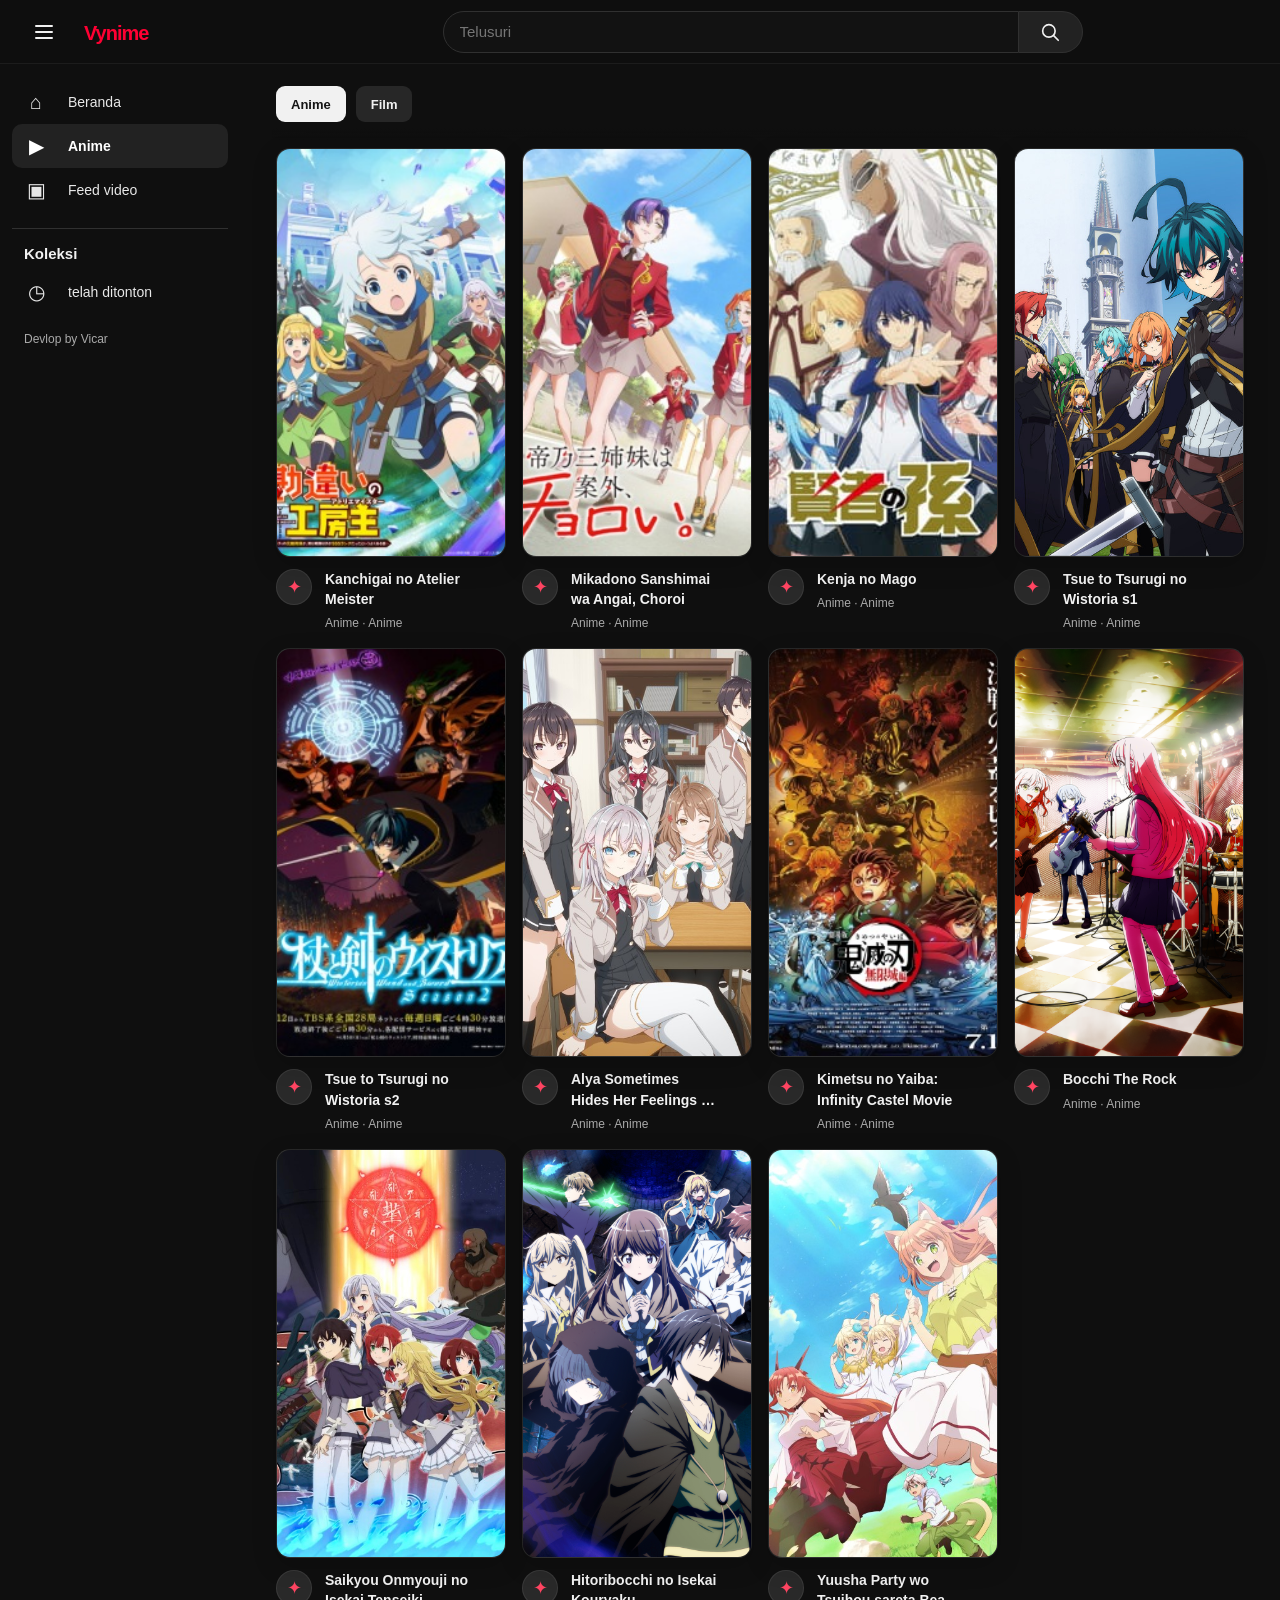
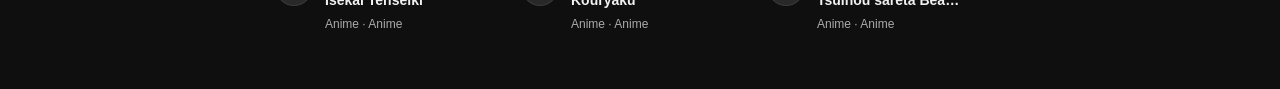
==== index.html @ 279d2219 "new anime has arives" ====
<!doctype html>
<html lang="id">
<head>
  <meta charset="UTF-8">
  <meta name="viewport" content="width=device-width, initial-scale=1">
  <meta name="theme-color" content="#0f0f0f">
  <link rel="icon" href="favicon.png">
  <title>Vynime</title>
  <link rel="stylesheet" href="anime.css?v=4">
  <script src="anime.js?v=4" defer></script>
</head>
<body>
  <header class="topbar">
    <button class="icon-button menu-button" id="menuToggle" type="button" aria-label="Buka menu" aria-expanded="false">
      <svg viewBox="0 0 24 24" aria-hidden="true"><path d="M4 6h16M4 12h16M4 18h16"/></svg>
    </button>
    <a class="brand" href="index.html" aria-label="Kembali ke beranda">
      <span class="brand-mark" aria-hidden="true"><svg viewBox="0 0 24 24"></svg>
      <span class="brand-name">Vynime</small></span>
    </a>
    <form class="search" id="searchForm" role="search">
      <label class="sr-only" for="searchInput">Cari video</label>
      <input id="searchInput" type="search" placeholder="Telusuri" autocomplete="off">
      <button type="submit" aria-label="Cari">
        <svg viewBox="0 0 24 24" aria-hidden="true"><circle cx="10.8" cy="10.8" r="6.8"/><path d="m16 16 5 5"/></svg>
      </button>
    </form>
  </header>

  <aside class="sidebar" id="sidebar" aria-label="Menu utama">
    <a class="side-link" href="index.html"><span class="side-icon">⌂</span>Beranda</a>
    <a class="side-link selected" href="index.html"><span class="side-icon">▶</span>Anime</a>
    <a class="side-link" href="index.html"><span class="side-icon">▣</span>Feed video</a>
    <hr>
    <p class="side-heading">Koleksi</p>
    <a class="side-link" id="watchedLink" href="#videoGrid"><span class="side-icon">◷</span>telah ditonton</a>
    <div class="sidebar-note">Devlop by Vicar</div>
  </aside>

  <main class="main-content">
    <section id="galleryView">
      <nav class="chips" id="categoryNav" aria-label="Kategori video">
        <button class="chip active" type="button" data-category="Anime">Anime</button>
        <button class="chip" type="button" data-category="Film">Film</button>
      </nav>
      <section class="video-grid" id="videoGrid" aria-label="Pilihan video anime" aria-live="polite">
        <script>
          const videoGrid = document.getElementById("videoGrid");
          const skeletonCard = '<article class="skeleton-card" aria-hidden="true"><div class="skeleton-thumb"></div><div class="skeleton-info"><span class="skeleton-avatar"></span><div class="skeleton-copy"><span class="skeleton-line"></span><span class="skeleton-line short"></span></div></div></article>';
          videoGrid.innerHTML = Array.from({ length: 13 }, () => skeletonCard).join("");
        </script>
      </section>
      <p class="empty-state" id="emptyState" hidden>Belum ada video anime.</p>
    </section>
    <section class="watch-layout" id="watchView" hidden aria-label="Pemutar video">
      <div class="watch-main">
        <button class="back-button" id="backToGallery" type="button">← Kembali</button>
        <video id="watchVideo" muted controls loading="lazy" playsinline preload="none"></video>
        <h1 id="watchTitle"></h1>
        <p id="watchMeta"></p>
      </div>
      <aside class="watch-next">
        <h2>Video selanjutnya</h2>
        <section class="next-video-list" id="nextVideoList" aria-label="Video selanjutnya">
        </section>
      </aside>
    </section>
  </main>

  <dialog class="player-dialog" id="playerDialog" aria-label="Pemutar video">
    <div class="player-shell">
      <button class="player-close" id="playerClose" type="button" aria-label="Tutup video">×</button>
      <video id="playerVideo" controls playsinline preload="none"></video>
      <h2 id="playerTitle"></h2>
    </div>
  </dialog>
</body>
</html>
---- anime.css ----
:root {
  color-scheme: dark;
  font-family: Roboto, Arial, sans-serif;
  font-synthesis: none;
  color: #f1f1f1;
  background: #0f0f0f;

  --page: #0f0f0f;
  --surface: #181818;
  --surface-raised: #222;
  --surface-hover: #303030;
  --border: #303030;
  --muted: #aaa;
  --text: #f1f1f1;
  --accent: #ff4562;
  --focus: #8ab4f8;
  --header-height: 64px;
  --sidebar-width: 240px;
}

* {
  box-sizing: border-box;
}

html {
  scroll-behavior: smooth;
}

body {
  min-width: 320px;
  min-height: 100vh;
  margin: 0;
  background: var(--page);
  color: var(--text);
}

button,
input {
  font: inherit;
}

button,
a {
  -webkit-tap-highlight-color: transparent;
}

a {
  color: inherit;
  text-decoration: none;
}

button:focus-visible,
a:focus-visible,
input:focus-visible,
.video-card:focus-visible {
  outline: 2px solid var(--focus);
  outline-offset: 3px;
}

.sr-only {
  position: absolute;
  width: 1px;
  height: 1px;
  padding: 0;
  margin: -1px;
  overflow: hidden;
  clip: rect(0, 0, 0, 0);
  white-space: nowrap;
  border: 0;
}

/* Header */
.topbar {
  position: fixed;
  z-index: 20;
  inset: 0 0 auto;
  display: flex;
  height: var(--header-height);
  align-items: center;
  gap: 20px;
  padding: 0 24px;
  border-bottom: 1px solid rgba(255, 255, 255, 0.06);
  background: rgba(15, 15, 15, 0.94);
  backdrop-filter: blur(16px);
}

.icon-button {
  display: grid;
  width: 40px;
  height: 40px;
  flex: 0 0 40px;
  place-items: center;
  border: 0;
  border-radius: 50%;
  background: transparent;
  color: inherit;
  cursor: pointer;
  transition: background 160ms ease;
}

.icon-button:hover {
  background: var(--surface-hover);
}

.icon-button svg {
  width: 24px;
  height: 24px;
  fill: none;
  stroke: currentColor;
  stroke-width: 2;
  stroke-linecap: round;
}

.brand {
  display: flex;
  flex: 0 0 165px;
  align-items: center;
  gap: 5px;
  white-space: nowrap;
}

.brand-mark {
  display: grid;
  width: 32px;
  height: 26px;
  place-items: center;
  color: #ff0033;
}

.brand-mark svg {
  width: 32px;
  fill: currentColor;
}

.brand-name {
  font-size: 20px;
  font-weight: 800;
  letter-spacing: -1px;
}

.brand-name small {
  position: relative;
  top: -8px;
  margin-left: 2px;
  color: var(--muted);
  font-size: 9px;
  font-weight: 400;
  letter-spacing: 0;
}

.search {
  display: flex;
  width: min(640px, 52vw);
  height: 42px;
  margin: 0 auto;
}

.search input {
  min-width: 0;
  flex: 1;
  padding: 0 16px;
  border: 1px solid var(--border);
  border-radius: 22px 0 0 22px;
  outline: none;
  background: #121212;
  color: var(--text);
  font-size: 15px;
  transition: border-color 160ms ease;
}

.search input:focus {
  border-color: #5f83b8;
}

.search button {
  display: grid;
  width: 64px;
  flex: 0 0 64px;
  place-items: center;
  border: 1px solid var(--border);
  border-left: 0;
  border-radius: 0 22px 22px 0;
  background: var(--surface-raised);
  color: var(--text);
  cursor: pointer;
  transition: background 160ms ease;
}

.search button:hover {
  background: var(--surface-hover);
}

.search button svg {
  width: 22px;
  height: 22px;
  fill: none;
  stroke: currentColor;
  stroke-width: 1.8;
  stroke-linecap: round;
}

.avatar {
  display: grid;
  width: 36px;
  height: 36px;
  flex: 0 0 36px;
  place-items: center;
  border: 2px solid rgba(255, 255, 255, 0.12);
  border-radius: 50%;
  background: #8658d6;
  font-weight: 700;
}

/* Sidebar and page layout */
.sidebar {
  position: fixed;
  z-index: 15;
  top: var(--header-height);
  bottom: 0;
  left: 0;
  width: var(--sidebar-width);
  padding: 16px 12px;
  overflow-y: auto;
  background: var(--page);
  scrollbar-color: #444 transparent;
  scrollbar-width: thin;
}

.side-link {
  display: flex;
  min-height: 44px;
  align-items: center;
  gap: 20px;
  padding: 0 12px;
  border-radius: 10px;
  color: #e8e8e8;
  font-size: 14px;
  transition: background 150ms ease;
}

.side-link:hover,
.side-link.selected {
  background: var(--surface-raised);
}

.side-link.selected {
  color: #fff;
  font-weight: 700;
}

.side-icon {
  display: grid;
  width: 24px;
  flex: 0 0 24px;
  place-items: center;
  font-size: 20px;
}

.sidebar hr {
  height: 1px;
  margin: 16px 0;
  border: 0;
  background: var(--border);
}

.side-heading {
  margin: 0 12px 8px;
  font-size: 15px;
  font-weight: 700;
}

.sidebar-note {
  margin: 16px 12px;
  color: var(--muted);
  font-size: 12px;
  line-height: 1.6;
}

.main-content {
  min-height: 100vh;
  margin-left: var(--sidebar-width);
  padding: calc(var(--header-height) + 12px) 36px 56px;
}

/* Gallery */
.chips {
  position: sticky;
  z-index: 10;
  top: var(--header-height);
  display: flex;
  gap: 10px;
  margin: 0 -4px 8px;
  padding: 10px 4px 18px;
  overflow-x: auto;
  background: linear-gradient(var(--page) 82%, rgba(15, 15, 15, 0));
  scrollbar-width: none;
}

.chips[hidden] {
  display: none;
}

.chips::-webkit-scrollbar {
  display: none;
}

.chip {
  min-height: 36px;
  flex: 0 0 auto;
  padding: 0 14px;
  border: 1px solid transparent;
  border-radius: 9px;
  background: #272727;
  color: var(--text);
  font-size: 13px;
  font-weight: 600;
  cursor: pointer;
  transition: background 150ms ease, color 150ms ease, transform 150ms ease;
}

.chip:hover {
  background: #3a3a3a;
}

.chip:active {
  transform: scale(0.97);
}

.chip.active {
  background: #f1f1f1;
  color: #151515;
}

.video-grid {
  display: grid;
  grid-template-columns: repeat(auto-fill, minmax(190px, 1fr));
  gap: 16px;
}

.skeleton-thumb,
.skeleton-avatar,
.skeleton-line {
  position: relative;
  overflow: hidden;
  background: #242424;
}

.skeleton-thumb {
  aspect-ratio: 9 / 16;
  border-radius: 14px;
}

.skeleton-info {
  display: grid;
  grid-template-columns: 38px minmax(0, 1fr);
  gap: 11px;
  padding-top: 12px;
}

.skeleton-avatar {
  width: 36px;
  height: 36px;
  border-radius: 50%;
}

.skeleton-copy {
  display: grid;
  align-content: start;
  gap: 8px;
  padding-top: 3px;
}

.skeleton-line {
  width: 90%;
  height: 12px;
  border-radius: 999px;
}

.skeleton-line.short {
  width: 56%;
  height: 10px;
}

.skeleton-thumb::after,
.skeleton-avatar::after,
.skeleton-line::after {
  position: absolute;
  inset: 0;
  background: linear-gradient(100deg, transparent 20%, rgba(255, 255, 255, 0.1) 48%, transparent 76%);
  content: "";
  transform: translateX(-100%);
  animation: skeleton-shimmer 1.25s ease-in-out infinite;
}

@keyframes skeleton-shimmer {
  to { transform: translateX(100%); }
}

@media (prefers-reduced-motion: reduce) {
  .skeleton-thumb::after,
  .skeleton-avatar::after,
  .skeleton-line::after {
    animation: none;
    transform: none;
  }
}

.video-card {
  min-width: 0;
  cursor: pointer;
}

.thumbnail-wrap {
  position: relative;
  overflow: hidden;
  aspect-ratio: 9 / 16;
  border: 1px solid rgba(255, 255, 255, 0.06);
  border-radius: 14px;
  background: linear-gradient(145deg, #242424, #151515);
  box-shadow: 0 8px 24px rgba(0, 0, 0, 0.18);
}

.thumbnail-wrap.is-placeholder {
  display: grid;
  place-items: center;
  color: #a9a9a9;
  font-size: 14px;
}

.thumbnail-wrap.is-placeholder::before {
  position: absolute;
  width: 54px;
  height: 54px;
  border: 1px solid rgba(255, 255, 255, 0.16);
  border-radius: 50%;
  background: rgba(255, 255, 255, 0.04);
  content: "▶";
  color: #ddd;
  display: grid;
  place-items: center;
  font-size: 19px;
}

.thumbnail-wrap.is-placeholder span {
  position: absolute;
  top: calc(50% + 42px);
}

.thumbnail-wrap img {
  display: block;
  width: 100%;
  height: 100%;
  object-fit: cover;
  transition: transform 240ms ease, filter 240ms ease;
}

.watched-remove {
  position: absolute;
  z-index: 1;
  top: 8px;
  right: 8px;
  display: grid;
  width: 30px;
  height: 30px;
  padding: 0;
  place-items: center;
  border: 1px solid rgba(255, 255, 255, 0.28);
  border-radius: 50%;
  background: #d62828;
  color: #fff;
  font-size: 23px;
  line-height: 1;
  cursor: pointer;
  box-shadow: 0 2px 8px rgba(0, 0, 0, 0.45);
}

.watched-remove:hover {
  background: #f03a3a;
}

.video-card:hover .thumbnail-wrap img {
  transform: scale(1.045);
  filter: brightness(1.06);
}

.video-card:hover .thumbnail-wrap {
  border-color: rgba(255, 255, 255, 0.18);
}

.duration {
  position: absolute;
  right: 7px;
  bottom: 7px;
  padding: 3px 6px;
  border-radius: 5px;
  background: rgba(0, 0, 0, 0.82);
  color: white;
  font-size: 11px;
  font-weight: 700;
}

.video-info {
  display: grid;
  grid-template-columns: 38px minmax(0, 1fr) 24px;
  gap: 11px;
  padding-top: 12px;
}

.channel-avatar {
  display: grid;
  width: 36px;
  height: 36px;
  place-items: center;
  border: 1px solid rgba(255, 255, 255, 0.08);
  border-radius: 50%;
  background: #292929;
  color: var(--accent);
  font-size: 18px;
}

.video-copy {
  min-width: 0;
}

.video-title {
  display: -webkit-box;
  margin: 0 0 5px;
  overflow: hidden;
  color: var(--text);
  font-size: 14px;
  font-weight: 600;
  line-height: 1.45;
  -webkit-box-orient: vertical;
  -webkit-line-clamp: 2;
}

.video-meta {
  margin: 0;
  color: var(--muted);
  font-size: 12px;
  line-height: 1.5;
}

.more-button {
  align-self: start;
  padding: 0;
  border: 0;
  background: none;
  color: var(--muted);
  font-size: 20px;
  cursor: pointer;
}

.empty-state {
  padding: 64px 12px;
  color: var(--muted);
  text-align: center;
}

/* Video player and episode list */
.featured-video {
  max-width: 820px;
  margin: 0 auto 36px;
  scroll-margin-top: 84px;
}

.featured-video video {
  display: block;
  width: 100%;
  max-height: 70vh;
  aspect-ratio: 16 / 9;
  border-radius: 14px;
  background: #000;
  object-fit: contain;
}

.featured-video h1 {
  margin: 14px 0 5px;
  font-size: 20px;
}

.featured-video p {
  margin: 0;
  color: var(--muted);
  font-size: 14px;
}

.recommendation-heading {
  margin: 0 0 18px;
  font-size: 18px;
}

.watch-layout[hidden],
#galleryView[hidden] {
  display: none;
}

.watch-layout {
  display: grid;
  grid-template-columns: minmax(0, 2fr) minmax(280px, 0.95fr);
  gap: 28px;
  align-items: start;
}

.watch-main {
  min-width: 0;
}

.watch-main video {
  display: block;
  width: 100%;
  max-height: 76vh;
  aspect-ratio: 16 / 9;
  border: 1px solid rgba(255, 255, 255, 0.08);
  border-radius: 14px;
  background: #000;
  object-fit: contain;
}

.watch-main h1 {
  margin: 16px 0 8px;
  font-size: 20px;
  line-height: 1.4;
}

.watch-main p {
  margin: 0;
  color: var(--muted);
  font-size: 14px;
}

.back-button {
  margin: 0 0 14px;
  padding: 9px 14px;
  border: 1px solid rgba(255, 255, 255, 0.08);
  border-radius: 20px;
  background: var(--surface-raised);
  color: var(--text);
  cursor: pointer;
  transition: background 150ms ease;
}

.back-button:hover {
  background: var(--surface-hover);
}

.watch-next {
  min-width: 0;
  padding: 16px;
  border: 1px solid rgba(255, 255, 255, 0.07);
  border-radius: 14px;
  background: rgba(255, 255, 255, 0.025);
}

.watch-next h2 {
  margin: 0 0 16px;
  font-size: 17px;
}

.next-video-list {
  display: grid;
  gap: 12px;
  max-height: min(72vh, 760px);
  overflow-y: auto;
  scrollbar-color: #444 transparent;
  scrollbar-width: thin;
}

.next-video-item {
  display: grid;
  grid-template-columns: minmax(90px, 36%) minmax(0, 1fr);
  gap: 11px;
  align-items: start;
  padding: 7px;
  border: 1px solid transparent;
  border-radius: 10px;
  background: transparent;
  color: inherit;
  text-align: left;
  cursor: pointer;
  transition: background 150ms ease, border-color 150ms ease;
}

.next-video-item:hover {
  border-color: rgba(255, 255, 255, 0.07);
  background: var(--surface-raised);
}

.next-video-preview {
  display: block;
  width: 100%;
  aspect-ratio: 16 / 9;
  border-radius: 7px;
  background: #252525;
  object-fit: cover;
}

.next-video-item span {
  overflow: hidden;
  padding-top: 2px;
  font-size: 12px;
  font-weight: 500;
  line-height: 1.45;
}

.next-video-item small {
  display: block;
  margin-top: 5px;
  color: var(--muted);
  font-size: 11px;
}

.next-video-card {
  display: grid;
  grid-template-columns: minmax(90px, 35%) minmax(0, 1fr);
  gap: 9px;
  align-items: start;
}

.next-video-card .thumbnail-wrap {
  border-radius: 8px;
}

.next-video-card .video-info {
  display: block;
  padding: 0;
}

.next-video-card .channel-avatar {
  display: none;
}

.next-video-card .video-title {
  font-size: 13px;
}

.next-video-card .video-meta {
  font-size: 12px;
}

/* Dialog player */
.player-dialog {
  width: min(960px, calc(100vw - 32px));
  max-width: none;
  max-height: calc(100dvh - 32px);
  padding: 0;
  overflow: visible;
  border: 0;
  background: transparent;
  color: var(--text);
}

.player-dialog::backdrop {
  background: rgba(0, 0, 0, 0.84);
  backdrop-filter: blur(5px);
}

.player-shell {
  position: relative;
  padding: 16px;
  border: 1px solid #383838;
  border-radius: 16px;
  background: var(--surface);
  box-shadow: 0 20px 70px rgba(0, 0, 0, 0.55);
}

.player-shell video {
  display: block;
  width: 100%;
  max-height: calc(100dvh - 120px);
  aspect-ratio: 16 / 9;
  border-radius: 10px;
  background: #000;
  object-fit: contain;
}

.player-shell h2 {
  margin: 14px 48px 4px 0;
  font-size: 18px;
}

.player-close {
  position: absolute;
  z-index: 1;
  top: 22px;
  right: 22px;
  display: grid;
  width: 38px;
  height: 38px;
  place-items: center;
  border: 0;
  border-radius: 50%;
  background: rgba(0, 0, 0, 0.72);
  color: white;
  font-size: 28px;
  cursor: pointer;
}

/* Responsive */
@media (max-width: 1100px) {
  .main-content {
    padding-right: 24px;
    padding-left: 24px;
  }

  .video-grid {
    grid-template-columns: repeat(auto-fill, minmax(min(100%, 175px), 1fr));
  }

  .watch-layout {
    grid-template-columns: minmax(0, 1.6fr) minmax(260px, 0.9fr);
    gap: 18px;
  }
}

@media (max-width: 760px) {
  :root {
    --header-height: 56px;
  }

  .topbar {
    gap: 10px;
    padding: 0 12px;
  }

  .menu-button {
    width: 36px;
    height: 36px;
    flex-basis: 36px;
  }

  .brand {
    flex-basis: auto;
    gap: 3px;
  }

  .brand-name {
    font-size: 17px;
  }

  .brand-mark,
  .brand-mark svg {
    width: 27px;
  }

  .search {
    width: auto;
    flex: 1;
    margin-left: auto;
  }

  .search input {
    padding-left: 12px;
    font-size: 14px;
  }

  .search button {
    width: 44px;
    flex-basis: 44px;
  }

  .avatar {
    width: 30px;
    height: 30px;
    flex-basis: 30px;
  }

  .sidebar {
    transform: translateX(-105%);
    transition: transform 200ms ease;
    box-shadow: 12px 0 32px rgba(0, 0, 0, 0.35);
  }

  .sidebar.open {
    transform: translateX(0);
  }

  .main-content {
    margin-left: 0;
    padding: calc(var(--header-height) + 8px) 16px 36px;
  }

  .chips {
    gap: 8px;
    padding-top: 8px;
    padding-bottom: 16px;
  }

  .video-grid {
    grid-template-columns: repeat(2, minmax(0, 1fr));
    gap: 24px 12px;
  }

  .thumbnail-wrap {
    border-radius: 11px;
  }

  .video-info {
    grid-template-columns: 32px minmax(0, 1fr);
    gap: 9px;
    padding-top: 9px;
  }

  .channel-avatar {
    width: 32px;
    height: 32px;
    font-size: 15px;
  }

  .video-title {
    font-size: 13px;
  }

  .video-meta {
    font-size: 11px;
  }

  .more-button {
    display: none;
  }

  .watch-layout {
    grid-template-columns: 1fr;
    gap: 24px;
  }

  .watch-main video {
    border-radius: 10px;
  }

  .watch-next {
    padding: 14px;
  }

  .next-video-list {
    max-height: none;
    overflow: visible;
  }

  .featured-video {
    margin-bottom: 28px;
    scroll-margin-top: 68px;
  }

  .featured-video video {
    border-radius: 10px;
  }

  .featured-video h1 {
    font-size: 17px;
  }
}

@media (max-width: 390px) {
  .topbar {
    gap: 7px;
    padding: 0 8px;
  }

  .brand-name {
    font-size: 15px;
  }

  .brand-mark,
  .brand-mark svg {
    width: 24px;
  }

  .search button {
    width: 38px;
    flex-basis: 38px;
  }

  .main-content {
    padding-right: 12px;
    padding-left: 12px;
  }

  .video-grid {
    gap: 20px 9px;
  }

  .video-info {
    grid-template-columns: minmax(0, 1fr);
    gap: 5px;
  }

  .channel-avatar {
    display: none;
  }
}

@media (prefers-reduced-motion: reduce) {
  *,
  *::before,
  *::after {
    scroll-behavior: auto !important;
    animation-duration: 0.01ms !important;
    transition-duration: 0.01ms !important;
  }
}
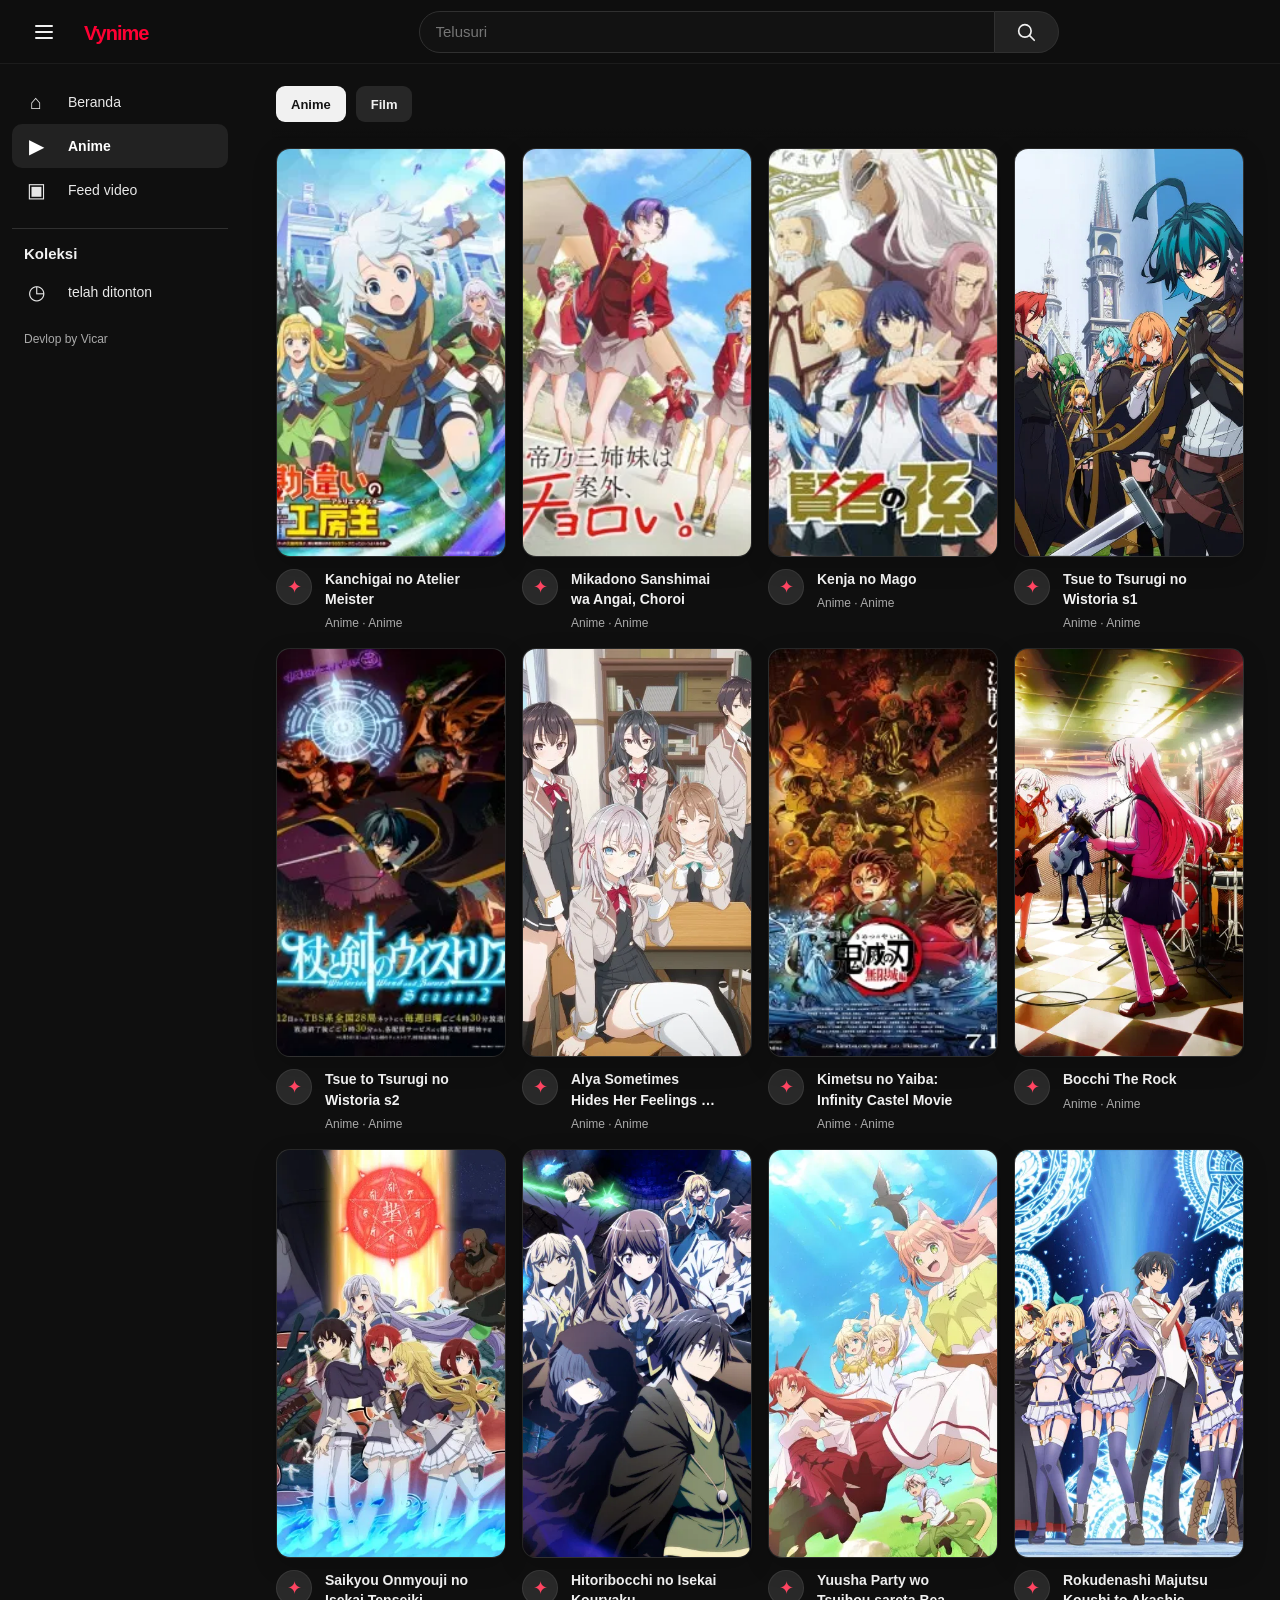
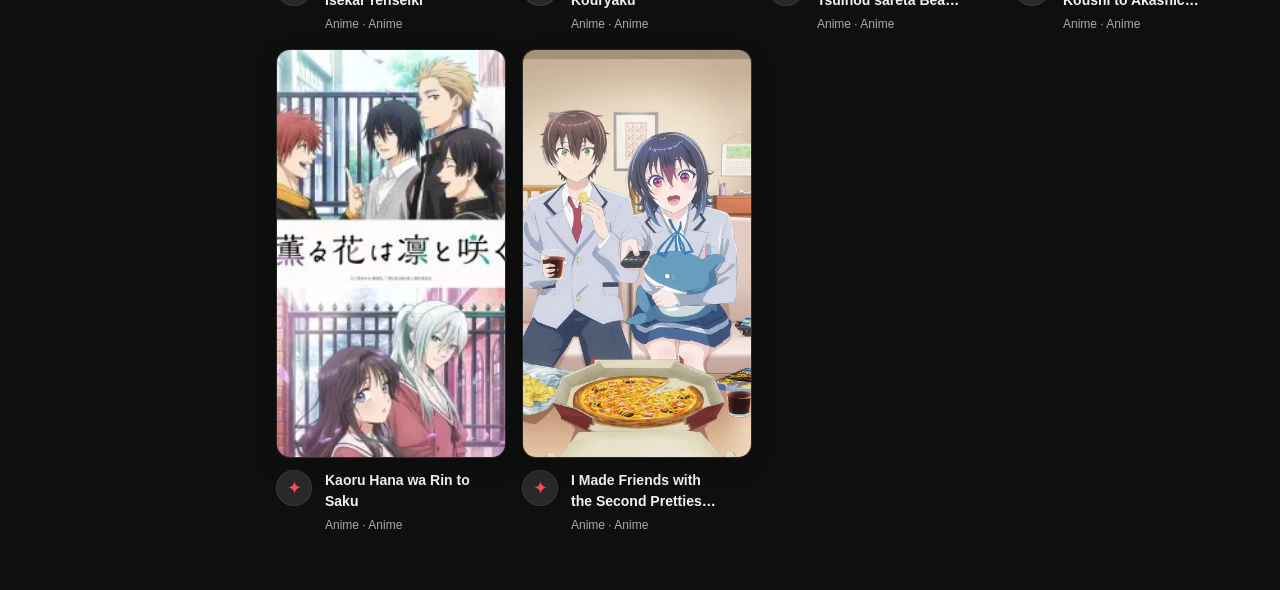
==== commit 0ecaaf3f: "anjayyy" ====
--- a/index.html
+++ b/index.html
@@ -3,11 +3,31 @@
 <head>
   <meta charset="UTF-8">
   <meta name="viewport" content="width=device-width, initial-scale=1">
+  <meta name="google-site-verification" content="1t3ixulctRc9TDtAgtv4YF9dyjM2ZqLQX_n1-V0fOss" />
   <meta name="theme-color" content="#0f0f0f">
+  <meta name="keywords" content="Vynime | Nonton Anime Sub Indo Online Gratis sub indo hd, | Nonton Anime Sub Indo Online Gratis sub indo, nonton anime, streaming anime gratis, anime sub indo, download anime batch, anime terbaru 2026, Vynime, anime tanpa iklan">
+  <meta name="description" content="Jelajahi katalog anime dan film Vynime. Temukan judul favorit, pilih episode, dan lanjutkan menonton dari satu tempat.">
+  <meta name="robots" content="index, follow">
+  <meta property="og:type" content="website">
+  <meta property="og:locale" content="id_ID">
+  <meta property="og:site_name" content="Vynime">
+  <meta property="og:title" content="Vynime — Katalog Anime dan Film">
+  <meta property="og:description" content="Jelajahi katalog anime dan film Vynime. Temukan judul favorit dan pilih episode untuk ditonton.">
+  <meta name="twitter:card" content="summary">
+  <meta name="twitter:title" content="Vynime — Katalog Anime dan Film">
+  <meta name="twitter:description" content="Jelajahi katalog anime dan film Vynime. Temukan judul favorit dan pilih episode untuk ditonton.">
   <link rel="icon" href="favicon.png">
-  <title>Vynime</title>
-  <link rel="stylesheet" href="anime.css?v=4">
-  <script src="anime.js?v=4" defer></script>
+  <title>Vynime — Katalog Anime dan Film</title>
+  <link rel="stylesheet" href="anime.css?v=5">
+  <script src="anime.js?v=5" defer></script>
+  <script type="application/ld+json">
+{
+  "@context": "https://schema.org",
+  "@type": "WebSite",
+  "name": "Vynime",
+  "url": "https://vynime.pages.dev/"
+}
+</script>
 </head>
 <body>
   <header class="topbar">
@@ -20,7 +40,7 @@
     </a>
     <form class="search" id="searchForm" role="search">
       <label class="sr-only" for="searchInput">Cari video</label>
-      <input id="searchInput" type="search" placeholder="Telusuri" autocomplete="off">
+      <input id="searchInput" type="search" placeholder="Telusuri" autocomplete="off" maxlength="200">
       <button type="submit" aria-label="Cari">
         <svg viewBox="0 0 24 24" aria-hidden="true"><circle cx="10.8" cy="10.8" r="6.8"/><path d="m16 16 5 5"/></svg>
       </button>
@@ -56,6 +76,17 @@
       <div class="watch-main">
         <button class="back-button" id="backToGallery" type="button">← Kembali</button>
         <video id="watchVideo" muted controls loading="lazy" playsinline preload="none"></video>
+        <a class="saweria-card" href="https://saweria.co/bagusTzy" target="_blank" rel="noopener noreferrer" aria-label="Dukung channel ini lewat Saweria">
+          <span class="saweria-photo-wrap">
+            <img class="saweria-photo" src="saweria.jpg" alt="Foto Saweria">
+          </span>
+          <span class="saweria-copy">
+            <span class="saweria-eyebrow">Dukung kreator</span>
+            <strong>Give me some Coffee</strong>
+            <span class="saweria-description">Dukunganmu membantu kami terus menghadirkan video baru.</span>
+          </span>
+          <span class="saweria-cta">Dukung <span aria-hidden="true">↗</span></span>
+        </a>
         <h1 id="watchTitle"></h1>
         <p id="watchMeta"></p>
       </div>
--- a/anime.css
+++ b/anime.css
@@ -153,6 +153,7 @@
   width: min(640px, 52vw);
   height: 42px;
   margin: 0 auto;
+  transform: translateX(-24px);
 }
 
 .search input {
@@ -603,10 +604,13 @@
 }
 
 .watch-main {
+  display: flex;
+  flex-direction: column;
   min-width: 0;
 }
 
 .watch-main video {
+  order: 2;
   display: block;
   width: 100%;
   max-height: 76vh;
@@ -617,19 +621,133 @@
   object-fit: contain;
 }
 
+.saweria-card {
+  order: 5;
+  display: flex;
+  align-items: center;
+  gap: 16px;
+  margin-top: 16px;
+  padding: 14px;
+  overflow: hidden;
+  border: 1px solid rgba(255, 158, 97, 0.24);
+  border-radius: 14px;
+  background: radial-gradient(ellipse at 100% 0%, rgba(255, 130, 77, 0.13), transparent 48%), #191716;
+  color: var(--text);
+  text-decoration: none;
+  transition: border-color 160ms ease, transform 160ms ease, background 160ms ease;
+}
+
+.saweria-card:hover {
+  transform: translateY(-2px);
+  border-color: rgba(255, 158, 97, 0.55);
+  background-color: #201a17;
+}
+
+.saweria-card:focus-visible {
+  outline: 2px solid #ff9e61;
+  outline-offset: 3px;
+}
+
+.saweria-photo-wrap {
+  display: grid;
+  width: 76px;
+  height: 76px;
+  flex: 0 0 76px;
+  place-items: center;
+  overflow: hidden;
+  border: 1px solid rgba(255, 255, 255, 0.1);
+  border-radius: 11px;
+  background: linear-gradient(145deg, #443027, #211b19);
+}
+
+.saweria-photo {
+  width: 100%;
+  height: 100%;
+  object-fit: cover;
+}
+
+.saweria-copy {
+  display: grid;
+  min-width: 0;
+  gap: 3px;
+}
+
+.saweria-eyebrow {
+  color: #ffb17f;
+  font-size: 11px;
+  font-weight: 700;
+  letter-spacing: 0.09em;
+  text-transform: uppercase;
+}
+
+.saweria-copy strong {
+  font-size: 15px;
+}
+
+.saweria-description {
+  color: var(--muted);
+  font-size: 12px;
+  line-height: 1.45;
+}
+
+.saweria-cta {
+  display: inline-flex;
+  flex: 0 0 auto;
+  align-items: center;
+  gap: 7px;
+  margin-left: auto;
+  padding: 10px 14px;
+  border-radius: 9px;
+  background: #ff8f50;
+  color: #24150e;
+  font-size: 13px;
+  font-weight: 750;
+}
+
+@media (max-width: 520px) {
+  .saweria-card {
+    gap: 11px;
+    padding: 11px;
+  }
+
+  .saweria-photo-wrap {
+    width: 58px;
+    height: 58px;
+    flex-basis: 58px;
+  }
+
+  .saweria-copy strong {
+    font-size: 13px;
+  }
+
+  .saweria-description {
+    font-size: 11px;
+  }
+
+  .saweria-cta {
+    gap: 4px;
+    padding: 8px 9px;
+    font-size: 12px;
+  }
+}
+
 .watch-main h1 {
+  order: 3;
   margin: 16px 0 8px;
   font-size: 20px;
   line-height: 1.4;
 }
 
 .watch-main p {
+  order: 4;
   margin: 0;
   color: var(--muted);
   font-size: 14px;
 }
 
 .back-button {
+  order: 1;
+  align-self: flex-start;
   margin: 0 0 14px;
   padding: 9px 14px;
   border: 1px solid rgba(255, 255, 255, 0.08);
@@ -686,6 +804,16 @@
   background: var(--surface-raised);
 }
 
+.next-video-item.is-current {
+  border-color: rgba(168, 85, 247, 0.8);
+  background: rgba(168, 85, 247, 0.13);
+  box-shadow: 0 0 14px rgba(168, 85, 247, 0.32), inset 0 0 0 1px rgba(168, 85, 247, 0.14);
+}
+
+.next-video-item.is-current span {
+  color: #e9d5ff;
+}
+
 .next-video-preview {
   display: block;
   width: 100%;
@@ -847,6 +975,7 @@
     width: auto;
     flex: 1;
     margin-left: auto;
+    transform: translateX(-8px);
   }
 
   .search input {
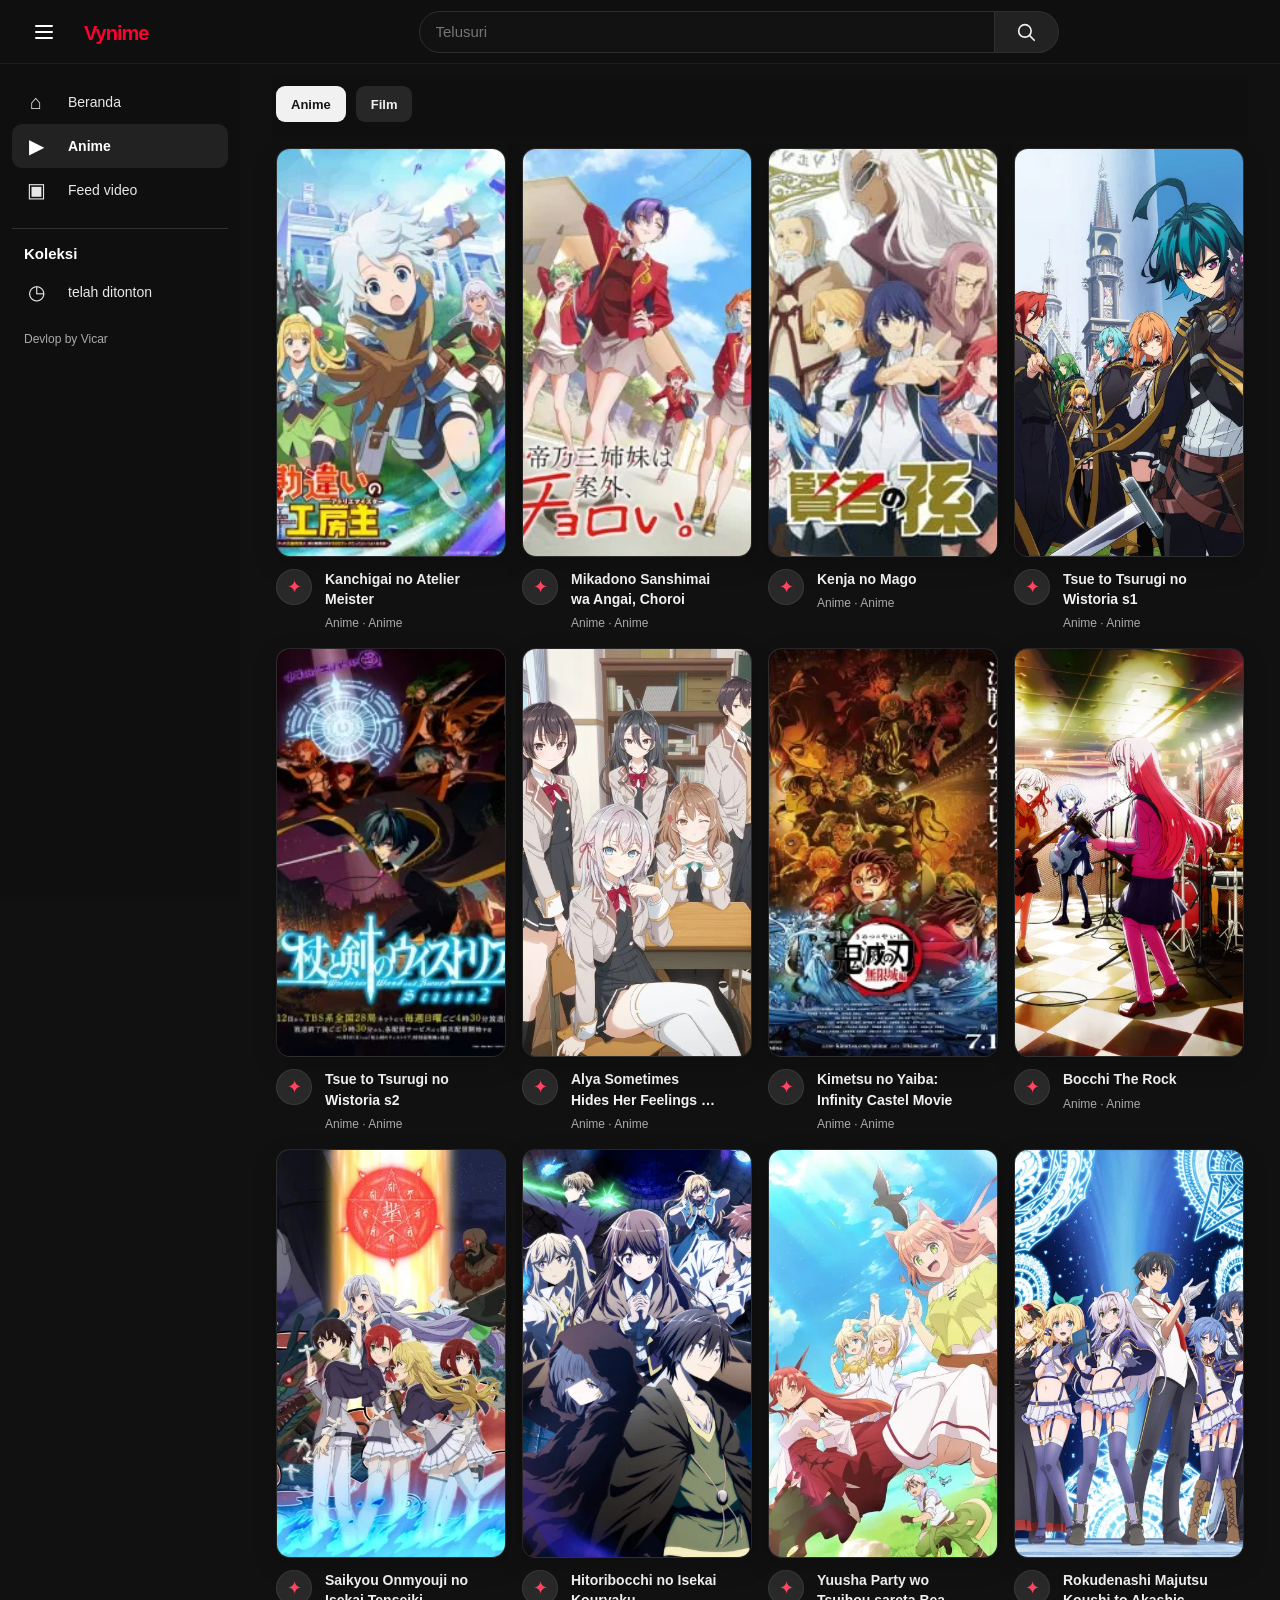
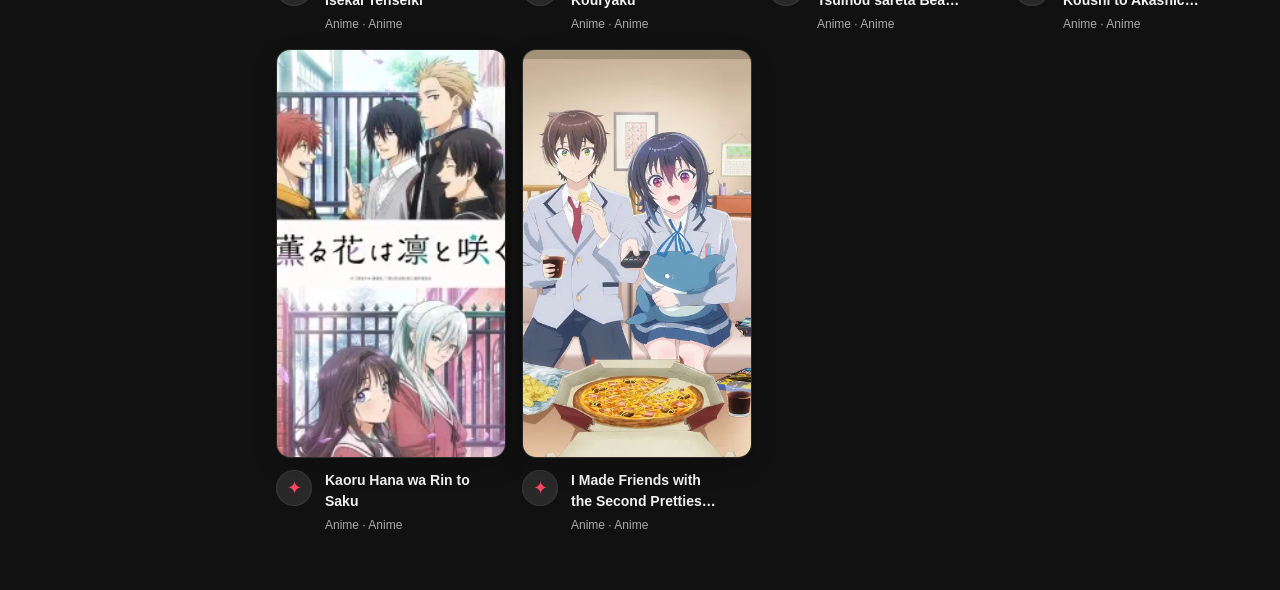
==== commit 021ab247: "json" ====
--- a/index.html
+++ b/index.html
@@ -3,31 +3,39 @@
 <head>
   <meta charset="UTF-8">
   <meta name="viewport" content="width=device-width, initial-scale=1">
-  <meta name="google-site-verification" content="1t3ixulctRc9TDtAgtv4YF9dyjM2ZqLQX_n1-V0fOss" />
+
+  <meta name="google-site-verification" content="1t3ixulctRc9TDtAgtv4YF9dyjM2ZqLQX_n1-V0fOss">
   <meta name="theme-color" content="#0f0f0f">
-  <meta name="keywords" content="Vynime | Nonton Anime Sub Indo Online Gratis sub indo hd, | Nonton Anime Sub Indo Online Gratis sub indo, nonton anime, streaming anime gratis, anime sub indo, download anime batch, anime terbaru 2026, Vynime, anime tanpa iklan">
+
   <meta name="description" content="Jelajahi katalog anime dan film Vynime. Temukan judul favorit, pilih episode, dan lanjutkan menonton dari satu tempat.">
-  <meta name="robots" content="index, follow">
+
   <meta property="og:type" content="website">
   <meta property="og:locale" content="id_ID">
   <meta property="og:site_name" content="Vynime">
+  <meta property="og:url" content="https://vynime.pages.dev/">
   <meta property="og:title" content="Vynime — Katalog Anime dan Film">
   <meta property="og:description" content="Jelajahi katalog anime dan film Vynime. Temukan judul favorit dan pilih episode untuk ditonton.">
+
   <meta name="twitter:card" content="summary">
   <meta name="twitter:title" content="Vynime — Katalog Anime dan Film">
   <meta name="twitter:description" content="Jelajahi katalog anime dan film Vynime. Temukan judul favorit dan pilih episode untuk ditonton.">
+  <link rel="manifest" href="manifest.json">
   <link rel="icon" href="favicon.png">
+  <link rel="canonical" href="https://vynime.pages.dev/">
+
   <title>Vynime — Katalog Anime dan Film</title>
+
   <link rel="stylesheet" href="anime.css?v=5">
   <script src="anime.js?v=5" defer></script>
+
   <script type="application/ld+json">
-{
-  "@context": "https://schema.org",
-  "@type": "WebSite",
-  "name": "Vynime",
-  "url": "https://vynime.pages.dev/"
-}
-</script>
+  {
+    "@context": "https://schema.org",
+    "@type": "WebSite",
+    "name": "Vynime",
+    "url": "https://vynime.pages.dev/"
+  }
+  </script>
 </head>
 <body>
   <header class="topbar">
@@ -46,7 +54,6 @@
       </button>
     </form>
   </header>
-
   <aside class="sidebar" id="sidebar" aria-label="Menu utama">
     <a class="side-link" href="index.html"><span class="side-icon">⌂</span>Beranda</a>
     <a class="side-link selected" href="index.html"><span class="side-icon">▶</span>Anime</a>
@@ -64,11 +71,6 @@
         <button class="chip" type="button" data-category="Film">Film</button>
       </nav>
       <section class="video-grid" id="videoGrid" aria-label="Pilihan video anime" aria-live="polite">
-        <script>
-          const videoGrid = document.getElementById("videoGrid");
-          const skeletonCard = '<article class="skeleton-card" aria-hidden="true"><div class="skeleton-thumb"></div><div class="skeleton-info"><span class="skeleton-avatar"></span><div class="skeleton-copy"><span class="skeleton-line"></span><span class="skeleton-line short"></span></div></div></article>';
-          videoGrid.innerHTML = Array.from({ length: 13 }, () => skeletonCard).join("");
-        </script>
       </section>
       <p class="empty-state" id="emptyState" hidden>Belum ada video anime.</p>
     </section>
--- a/anime.css
+++ b/anime.css
@@ -1128,3 +1128,11 @@
     transition-duration: 0.01ms !important;
   }
 }
+
+body {
+    margin: 0;
+    min-height: 100vh;
+    background: #111;
+    color: white;
+}
+
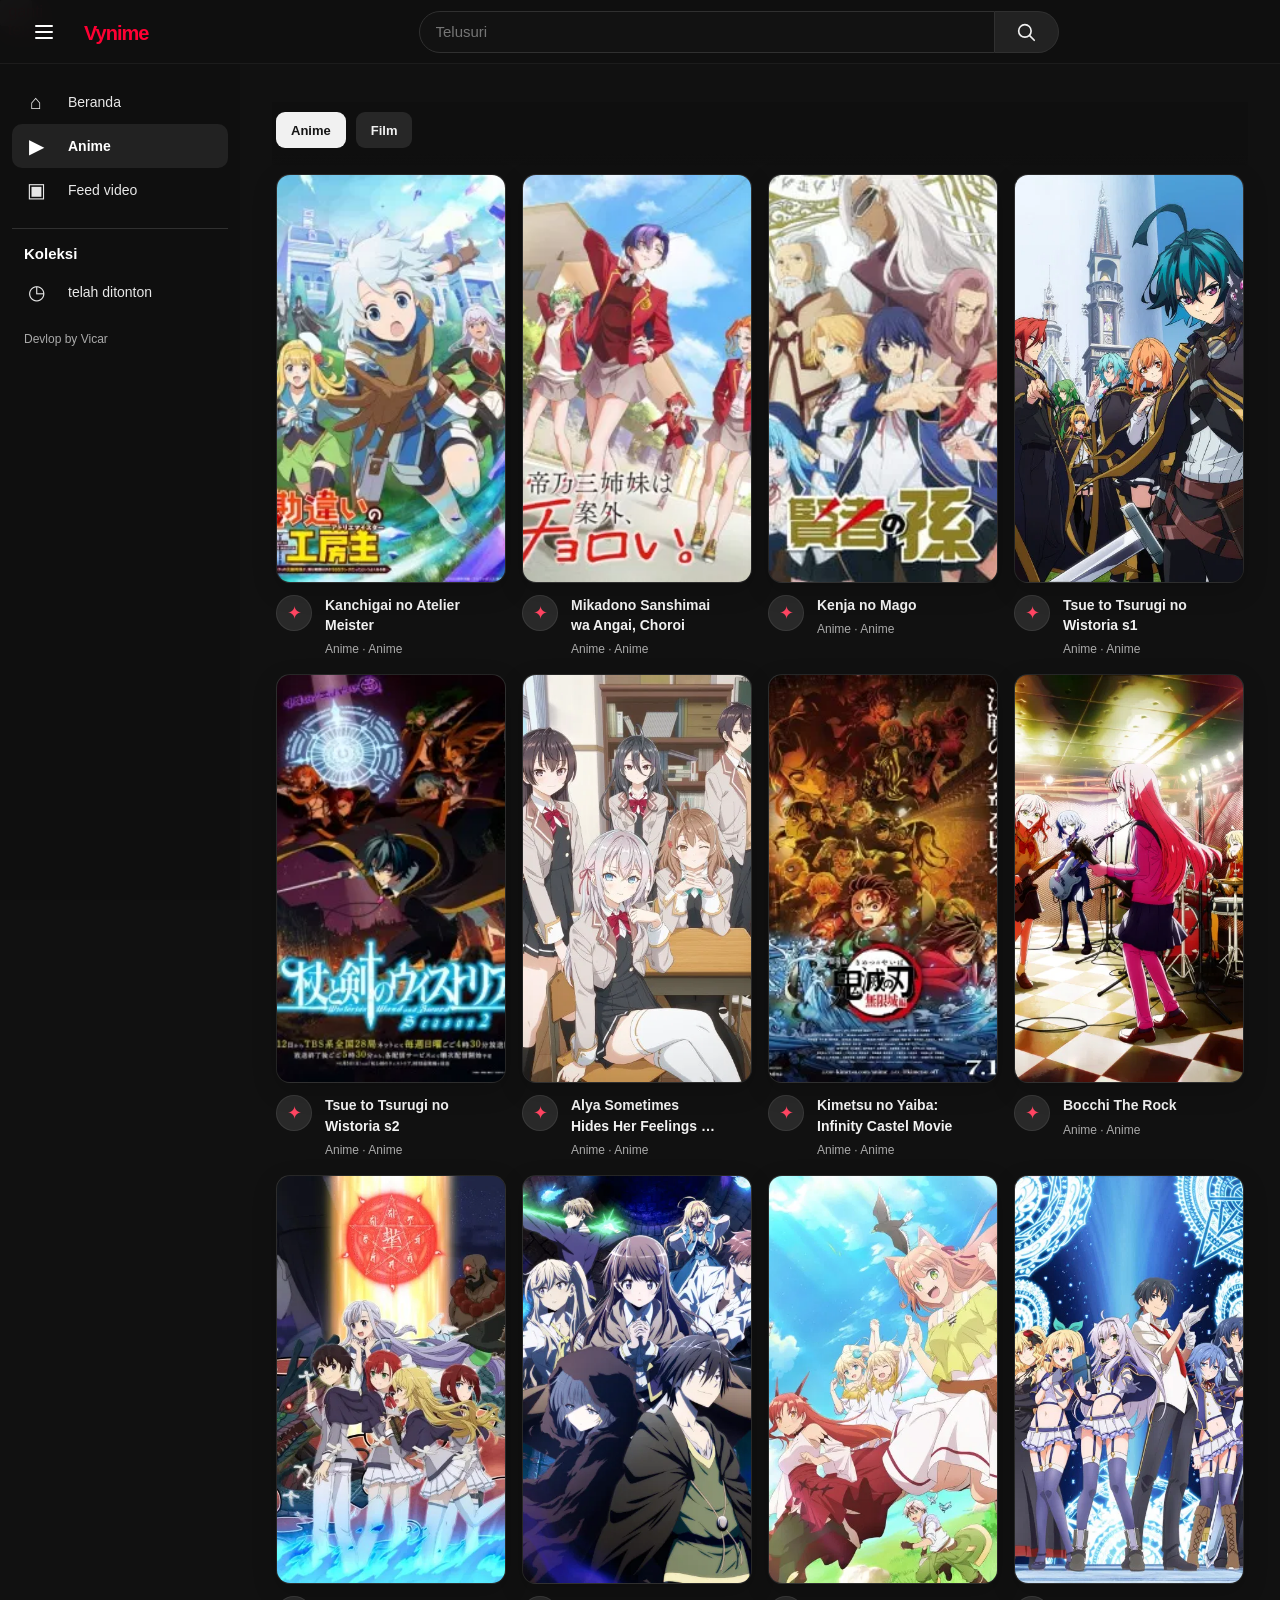
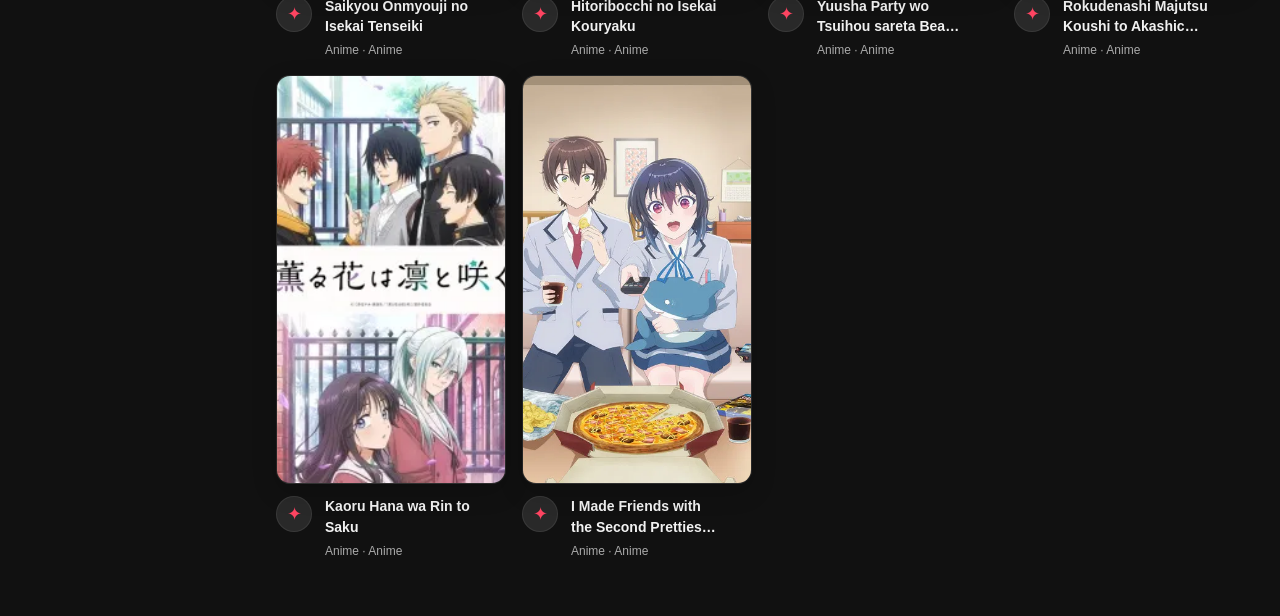
==== commit 76cb59cc: "effect dikit" ====
--- a/index.html
+++ b/index.html
@@ -38,6 +38,8 @@
   </script>
 </head>
 <body>
+  <div id="spinner"></div>
+    <button id="themebutton" class="brand-mark">ganti tema</button>
   <header class="topbar">
     <button class="icon-button menu-button" id="menuToggle" type="button" aria-label="Buka menu" aria-expanded="false">
       <svg viewBox="0 0 24 24" aria-hidden="true"><path d="M4 6h16M4 12h16M4 18h16"/></svg>
--- a/anime.css
+++ b/anime.css
@@ -32,6 +32,11 @@
   margin: 0;
   background: var(--page);
   color: var(--text);
+}
+
+body.light {
+  background: white;
+  color: whitesmoke;
 }
 
 button,
@@ -1136,3 +1141,29 @@
     color: white;
 }
 
+.click-effect {
+    position: fixed;
+    pointer-events: none;
+    width: 80px;
+    height: 80px;
+    z-index: 999999999;
+    animation: clickEffect 0.8s ease-in-out forwards;
+}
+
+@keyframes clickEffect {
+    0% {
+        opacity: 0;
+        transform: translate(-50%, -50%) scale(0.5);
+    }
+
+    50% {
+        opacity: 1;
+        transform: translate(-50%, -50%) scale(1);
+    }
+
+    100% {
+        opacity: 0;
+        transform: translate(-50%, -50%) scale(1.3);
+    }
+}
+
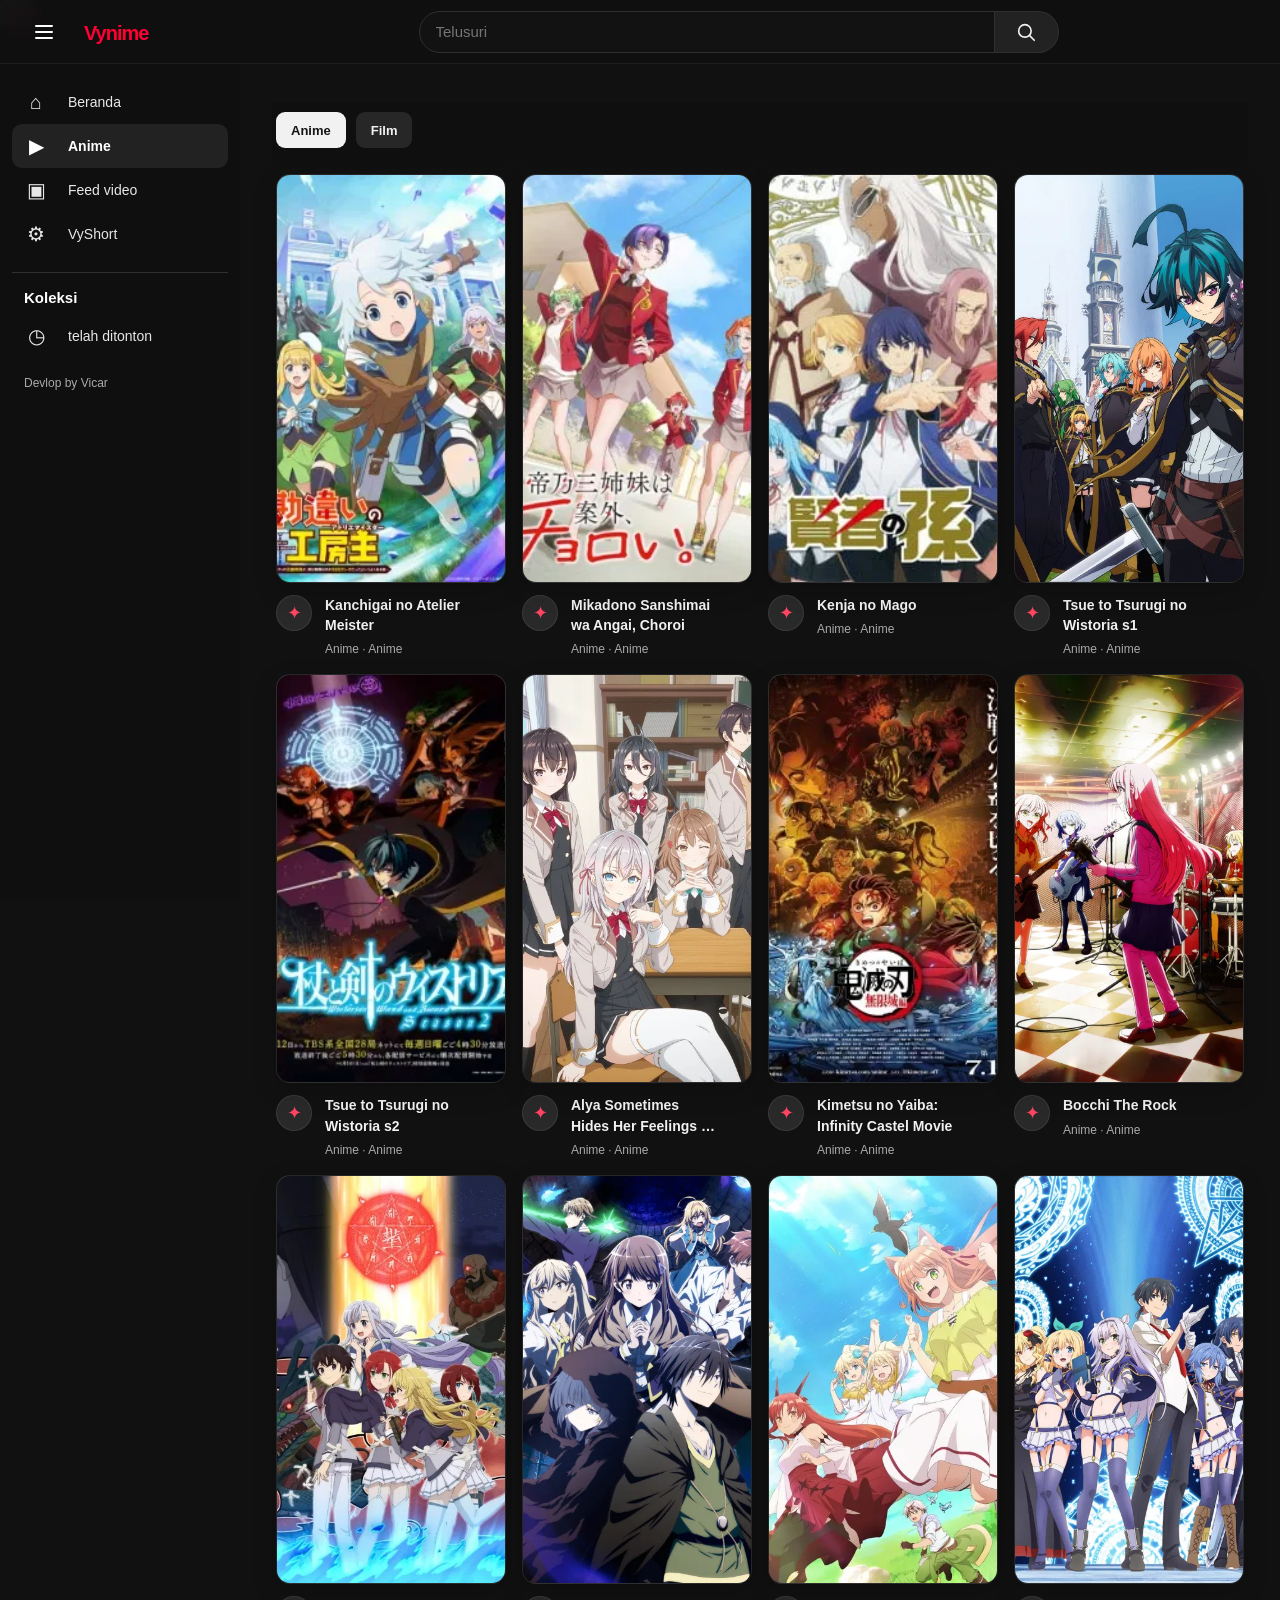
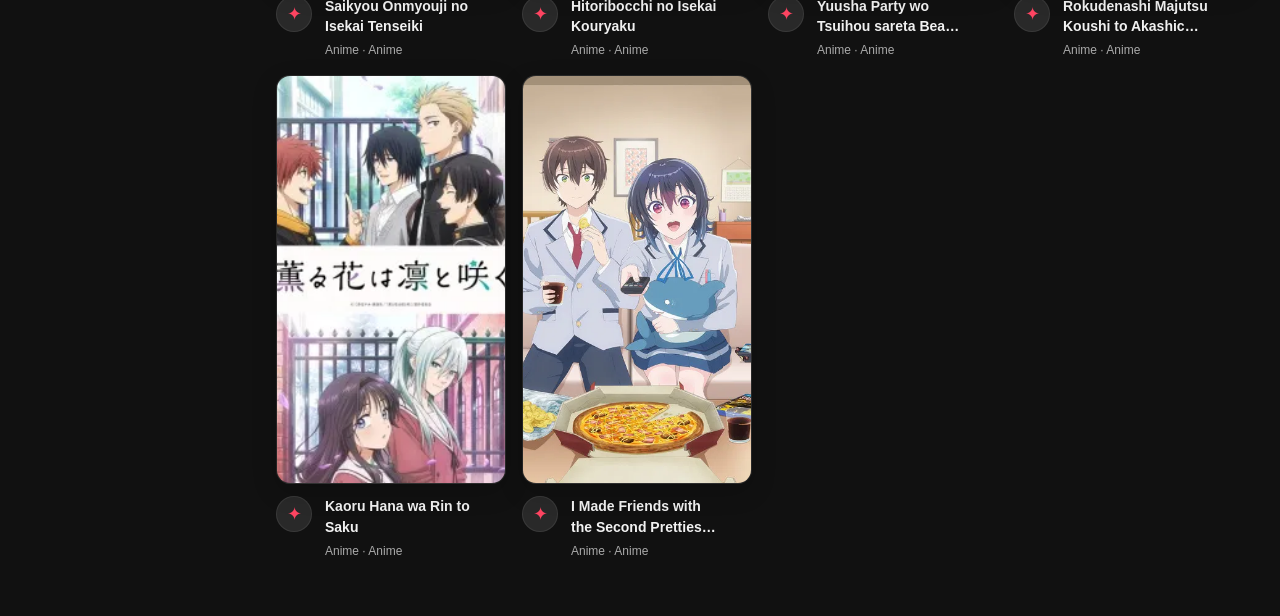
==== commit d20e067e: "gabung lah" ====
--- a/index.html
+++ b/index.html
@@ -60,6 +60,7 @@
     <a class="side-link" href="index.html"><span class="side-icon">⌂</span>Beranda</a>
     <a class="side-link selected" href="index.html"><span class="side-icon">▶</span>Anime</a>
     <a class="side-link" href="index.html"><span class="side-icon">▣</span>Feed video</a>
+    <a class="side-link" href="https://web-pemula.pages.dev/"><span class="side-icon">⚙</span>VyShort</a>
     <hr>
     <p class="side-heading">Koleksi</p>
     <a class="side-link" id="watchedLink" href="#videoGrid"><span class="side-icon">◷</span>telah ditonton</a>
